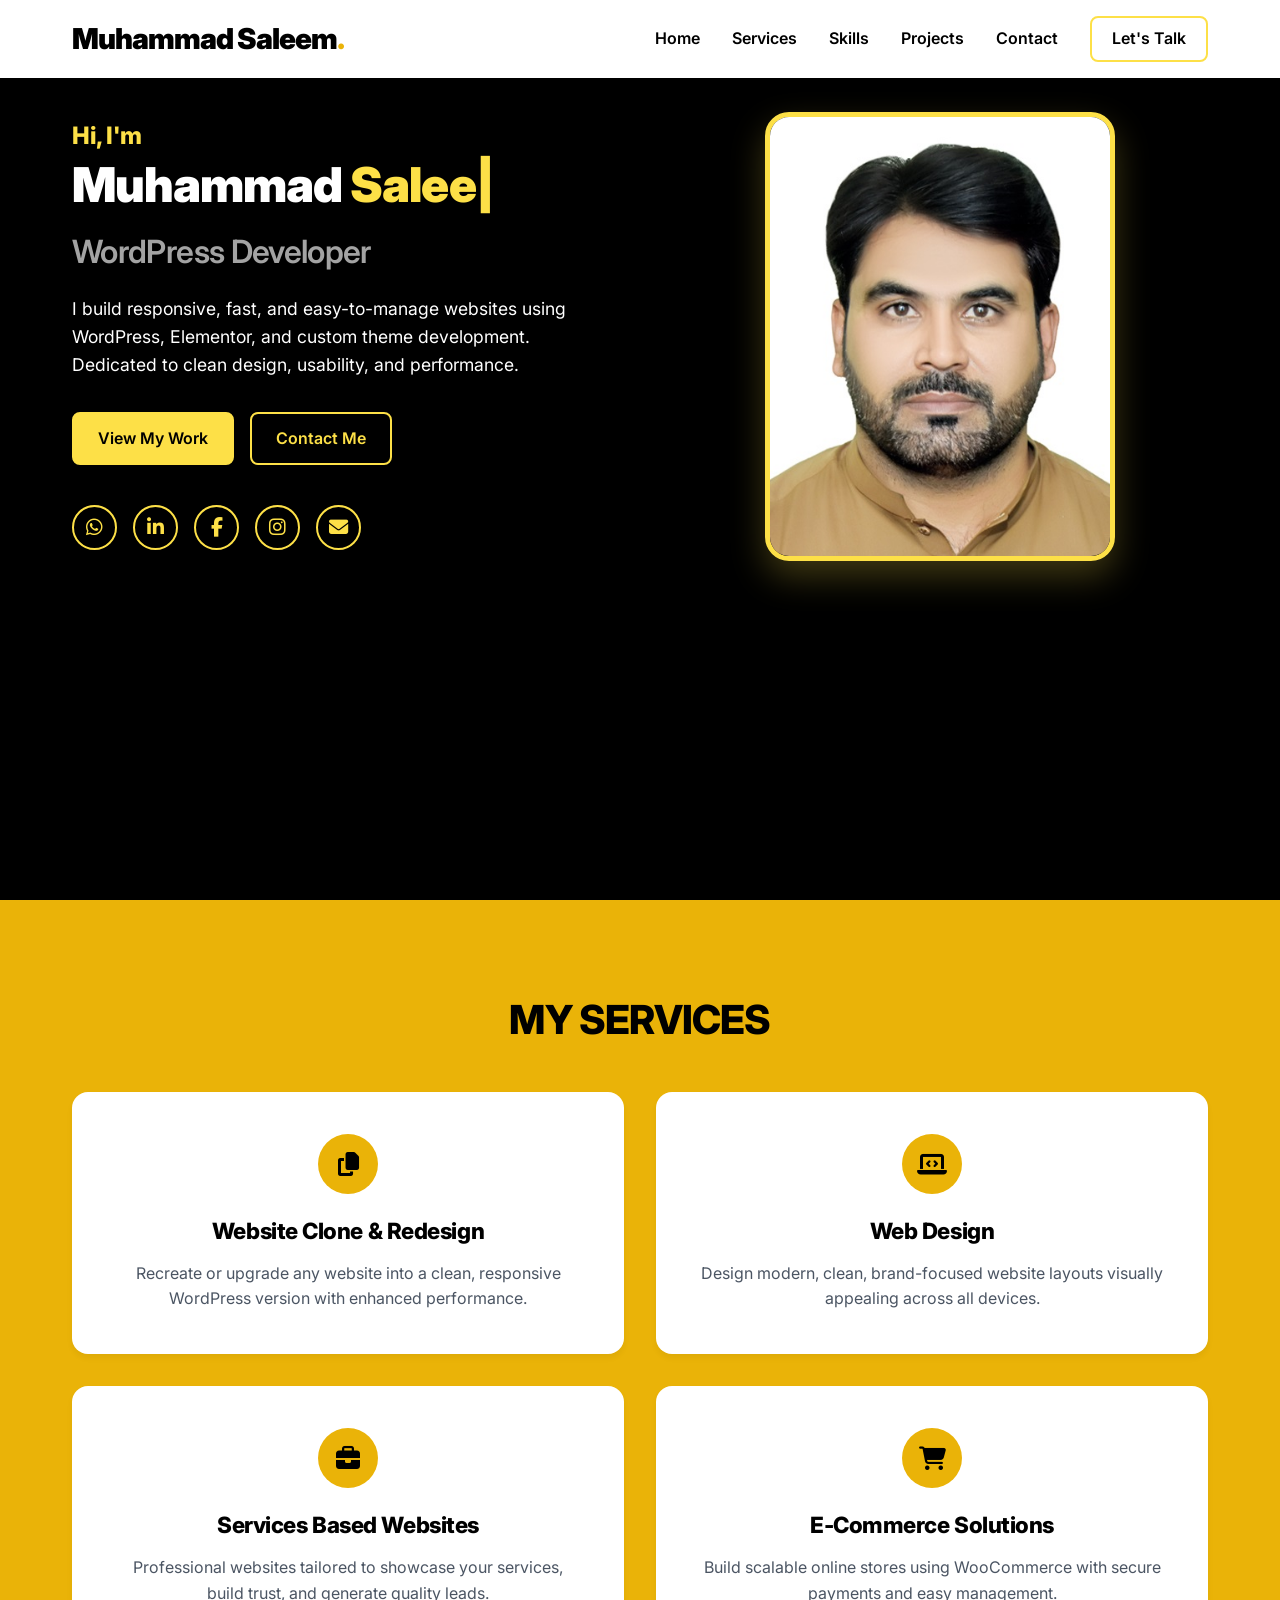
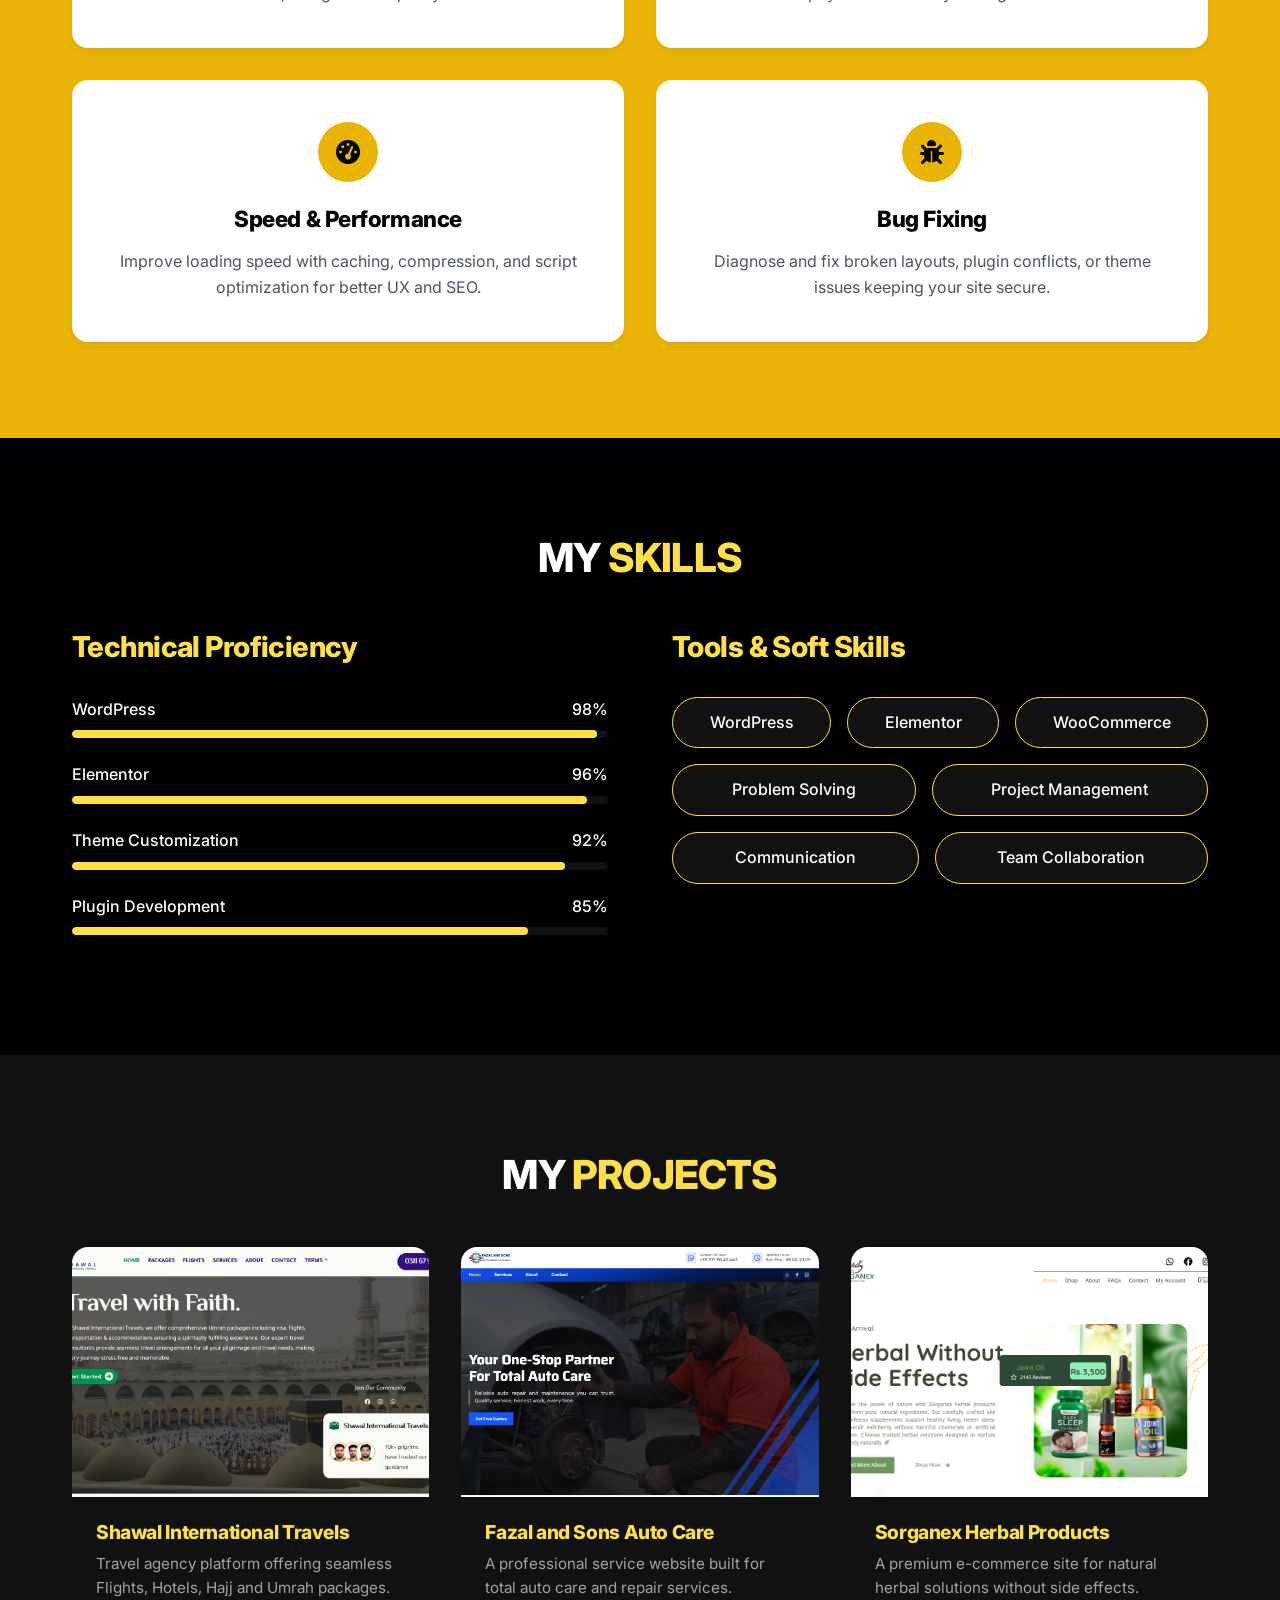
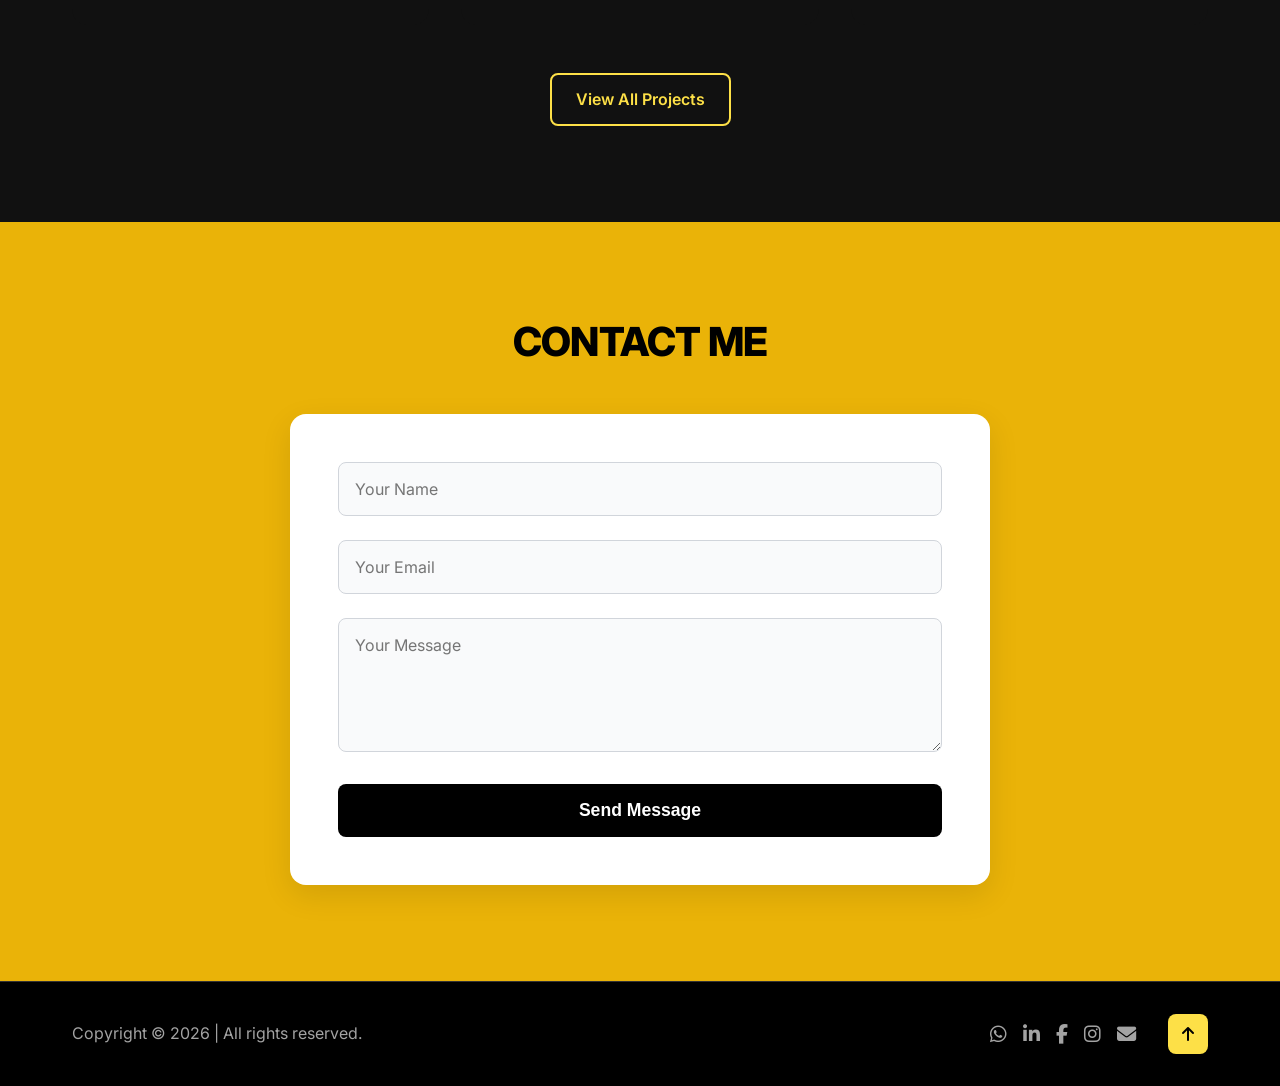
==== index.html @ 1bc114b9 "Add files via upload" ====
<!DOCTYPE html>
<html lang="en">
<head>
    <meta charset="UTF-8">
    <meta name="viewport" content="width=device-width, initial-scale=1.0">
    <title>Muhammad Saleem - WordPress Developer</title>
    <meta name="description" content="Portfolio of Muhammad Saleem, a professional WordPress Developer specializing in Elementor, custom themes, and plugin development.">
    <!-- Google Fonts for Modern Typography -->
    <link rel="preconnect" href="https://fonts.googleapis.com">
    <link rel="preconnect" href="https://fonts.gstatic.com" crossorigin>
    <link href="https://fonts.googleapis.com/css2?family=Inter:wght@400;500;600;800;900&display=swap" rel="stylesheet">
    <link rel="stylesheet" href="style.css">
    <!-- Font Awesome for Icons -->
    <link rel="stylesheet" href="https://cdnjs.cloudflare.com/ajax/libs/font-awesome/6.4.0/css/all.min.css">
</head>
<body>

    <!-- Sticky Header -->
    <header class="header">
        <div class="container nav-container">
            <a href="#" class="logo">Muhammad Saleem<span>.</span></a>
            <nav class="nav-links">
                <a href="#home">Home</a>
                <a href="#services">Services</a>
                <a href="#skills">Skills</a>
                <a href="#projects">Projects</a>
                <a href="#contact">Contact</a>
                <a href="https://wa.link/fpq8ug" target="_blank" class="btn btn-outline nav-btn">Let's Talk</a>
            </nav>
            <button class="menu-toggle" aria-label="Toggle menu">
                <i class="fas fa-bars"></i>
            </button>
        </div>
    </header>

    <!-- Mobile Menu Overlay -->
    <div class="mobile-menu">
        <button class="close-menu" aria-label="Close menu">&times;</button>
        <nav class="mobile-nav-links">
            <a href="#home">Home</a>
            <a href="#services">Services</a>
            <a href="#skills">Skills</a>
            <a href="#projects">Projects</a>
            <a href="#contact">Contact</a>
            <a href="https://wa.link/fpq8ug" target="_blank" class="btn btn-solid">Let's Talk</a>
        </nav>
    </div>

    <!-- Hero Section -->
    <section id="home" class="hero section-dark">
        <div class="container hero-container">
            <div class="hero-content">
                <h3 class="hero-greeting">Hi, I'm</h3>
                <h1 class="hero-title" style="min-height: 1.2em;"><span id="typewriter-text"></span><span class="typewriter-cursor">|</span></h1>
                <h2 class="hero-subtitle">WordPress Developer</h2>
                <p class="hero-description">
                    I build responsive, fast, and easy-to-manage websites using WordPress, Elementor, and custom theme development. Dedicated to clean design, usability, and performance.
                </p>
                <div class="hero-actions">
                    <a href="#projects" class="btn btn-solid">View My Work</a>
                    <a href="https://wa.link/fpq8ug" target="_blank" class="btn btn-outline">Contact Me</a>
                </div>
                <div class="social-links">
                    <a href="https://wa.link/fpq8ug" target="_blank" aria-label="WhatsApp"><i class="fab fa-whatsapp"></i></a>
                    <a href="https://www.linkedin.com/in/beingsaleem/" target="_blank" aria-label="LinkedIn"><i class="fab fa-linkedin-in"></i></a>
                    <a href="https://facebook.com/beingsaleemIQ" target="_blank" aria-label="Facebook"><i class="fab fa-facebook-f"></i></a>
                    <a href="https://instagram.com/beingsaleem85" target="_blank" aria-label="Instagram"><i class="fab fa-instagram"></i></a>
                    <a href="mailto:mts.pk@hotmail.com" target="_blank" aria-label="Email"><i class="fas fa-envelope"></i></a>
                </div>
            </div>
            <div class="hero-image">
                <div class="image-wrapper">
                    <img src="assets/saleem.jpg" alt="Muhammad Saleem" class="profile-pic">
                </div>
            </div>
        </div>
    </section>

    <!-- Services Section -->
    <section id="services" class="services section-accent">
        <div class="container">
            <h2 class="section-title">My <span class="highlight-dark">Services</span></h2>
            <div class="services-grid">
                <!-- Service 1 -->
                <div class="service-card">
                    <div class="service-icon"><i class="fas fa-copy"></i></div>
                    <h3>Website Clone & Redesign</h3>
                    <p>Recreate or upgrade any website into a clean, responsive WordPress version with enhanced performance.</p>
                </div>
                <!-- Service 2 -->
                <div class="service-card">
                    <div class="service-icon"><i class="fas fa-laptop-code"></i></div>
                    <h3>Web Design</h3>
                    <p>Design modern, clean, brand-focused website layouts visually appealing across all devices.</p>
                </div>
                <!-- Service 3 -->
                <div class="service-card">
                    <div class="service-icon"><i class="fas fa-briefcase"></i></div>
                    <h3>Services Based Websites</h3>
                    <p>Professional websites tailored to showcase your services, build trust, and generate quality leads.</p>
                </div>
                <!-- Service 4 -->
                <div class="service-card">
                    <div class="service-icon"><i class="fas fa-shopping-cart"></i></div>
                    <h3>E-Commerce Solutions</h3>
                    <p>Build scalable online stores using WooCommerce with secure payments and easy management.</p>
                </div>
                <!-- Service 5 -->
                <div class="service-card">
                    <div class="service-icon"><i class="fas fa-tachometer-alt"></i></div>
                    <h3>Speed & Performance</h3>
                    <p>Improve loading speed with caching, compression, and script optimization for better UX and SEO.</p>
                </div>
                <!-- Service 6 -->
                <div class="service-card">
                    <div class="service-icon"><i class="fas fa-bug"></i></div>
                    <h3>Bug Fixing</h3>
                    <p>Diagnose and fix broken layouts, plugin conflicts, or theme issues keeping your site secure.</p>
                </div>
            </div>
        </div>
    </section>

    <!-- Skills Section -->
    <section id="skills" class="skills section-dark">
        <div class="container">
            <h2 class="section-title">My <span class="highlight">Skills</span></h2>
            <div class="skills-wrapper">
                <div class="technical-skills">
                    <h3 class="skills-subtitle">Technical Proficiency</h3>
                    
                    <div class="skill-bar-container">
                        <div class="skill-info">
                            <span>WordPress</span>
                            <span>98%</span>
                        </div>
                        <div class="skill-bar"><div class="skill-progress" style="width: 98%"></div></div>
                    </div>
                    
                    <div class="skill-bar-container">
                        <div class="skill-info">
                            <span>Elementor</span>
                            <span>96%</span>
                        </div>
                        <div class="skill-bar"><div class="skill-progress" style="width: 96%"></div></div>
                    </div>

                    <div class="skill-bar-container">
                        <div class="skill-info">
                            <span>Theme Customization</span>
                            <span>92%</span>
                        </div>
                        <div class="skill-bar"><div class="skill-progress" style="width: 92%"></div></div>
                    </div>

                    <div class="skill-bar-container">
                        <div class="skill-info">
                            <span>Plugin Development</span>
                            <span>85%</span>
                        </div>
                        <div class="skill-bar"><div class="skill-progress" style="width: 85%"></div></div>
                    </div>
                </div>
                
                <div class="tools-soft-skills">
                    <h3 class="skills-subtitle">Tools & Soft Skills</h3>
                    <div class="tags-container">
                        <span class="tag">WordPress</span>
                        <span class="tag">Elementor</span>
                        <span class="tag">WooCommerce</span>
                        <span class="tag">Problem Solving</span>
                        <span class="tag">Project Management</span>
                        <span class="tag">Communication</span>
                        <span class="tag">Team Collaboration</span>
                    </div>
                </div>
            </div>
        </div>
    </section>

    <!-- Projects Section -->
    <section id="projects" class="projects section-dark" style="background-color: #111;">
        <div class="container">
            <h2 class="section-title">My <span class="highlight">Projects</span></h2>
            <div class="projects-grid">
                <!-- Project 1 -->
                <div class="project-card">
                    <div class="project-image">
                        <img src="assets/project1.jpg" alt="Shawal International Travels">
                        <div class="project-overlay">
                            <a href="assets/shawaltravels.png" target="_blank" class="view-project-btn"><i class="fas fa-external-link-alt"></i></a>
                        </div>
                    </div>
                    <div class="project-details">
                        <h3 class="project-title">Shawal International Travels</h3>
                        <p class="project-desc">Travel agency platform offering seamless Flights, Hotels, Hajj and Umrah packages.</p>
                    </div>
                </div>
                <!-- Project 2 -->
                <div class="project-card">
                    <div class="project-image">
                        <img src="assets/project2.jpg" alt="Fazal and Sons">
                        <div class="project-overlay">
                            <a href="assets/fazalandsons.png" target="_blank" class="view-project-btn"><i class="fas fa-external-link-alt"></i></a>
                        </div>
                    </div>
                    <div class="project-details">
                        <h3 class="project-title">Fazal and Sons Auto Care</h3>
                        <p class="project-desc">A professional service website built for total auto care and repair services.</p>
                    </div>
                </div>
                <!-- Project 3 -->
                <div class="project-card">
                    <div class="project-image">
                        <img src="assets/project3.jpg" alt="Sorganex">
                        <div class="project-overlay">
                            <a href="assets/sorganex.png" target="_blank" class="view-project-btn"><i class="fas fa-external-link-alt"></i></a>
                        </div>
                    </div>
                    <div class="project-details">
                        <h3 class="project-title">Sorganex Herbal Products</h3>
                        <p class="project-desc">A premium e-commerce site for natural herbal solutions without side effects.</p>
                    </div>
                </div>
            </div>
            <div class="text-center" style="margin-top: 3rem;">
                <a href="projects.html" class="btn btn-outline btn-large">View All Projects</a>
            </div>
        </div>
    </section>

    <!-- Contact Section -->
    <section id="contact" class="contact section-accent">
        <div class="container">
            <h2 class="section-title">Contact <span class="highlight-dark">Me</span></h2>
            <div class="contact-wrapper">
                <form class="contact-form" id="contactForm" name="contact" data-netlify="true">
                    <input type="hidden" name="form-name" value="contact">
                    <div class="form-group">
                        <input type="text" id="name" name="name" placeholder="Your Name" required>
                    </div>
                    <div class="form-group">
                        <input type="email" id="email" name="email" placeholder="Your Email" required>
                    </div>
                    <div class="form-group">
                        <textarea id="message" name="message" rows="5" placeholder="Your Message" required></textarea>
                    </div>
                    <button type="submit" class="btn btn-solid btn-submit">Send Message</button>
                    <div id="form-status" style="display:none; margin-top:1rem; padding: 1rem; border-radius: 0.5rem; text-align:center; font-weight: 500;"></div>
                </form>
            </div>
        </div>
    </section>

    <!-- Footer -->
    <footer class="footer section-dark">
        <div class="container footer-container">
            <div class="footer-left">
                <p>Copyright &copy; 2026 | All rights reserved.</p>
            </div>
            <div class="footer-right">
                <div class="footer-socials">
                    <a href="https://wa.link/fpq8ug" target="_blank" aria-label="WhatsApp"><i class="fab fa-whatsapp"></i></a>
                    <a href="https://www.linkedin.com/in/beingsaleem/" target="_blank" aria-label="LinkedIn"><i class="fab fa-linkedin-in"></i></a>
                    <a href="https://facebook.com/beingsaleemIQ" target="_blank" aria-label="Facebook"><i class="fab fa-facebook-f"></i></a>
                    <a href="https://instagram.com/beingsaleem85" target="_blank" aria-label="Instagram"><i class="fab fa-instagram"></i></a>
                    <a href="mailto:mts.pk@hotmail.com" target="_blank" aria-label="Email"><i class="fas fa-envelope"></i></a>
                </div>
                <a href="#home" class="scroll-top" aria-label="Back to top"><i class="fas fa-arrow-up"></i></a>
            </div>
        </div>
    </footer>

    <script src="script.js"></script>
</body>
</html>
---- style.css ----
:root {
    /* Define Theme Colors */
    --color-bg-dark: #000000;
    --color-bg-dark-alt: #111111;
    --color-bg-accent: #EAB308; /* Tailwind yellow-500 */
    --color-text-light: #FFFFFF;
    --color-text-dark: #000000;
    --color-text-muted: #A3A3A3;
    --color-primary: #FDE047; /* Tailwind yellow-300 */
    --color-primary-hover: #EAB308;
    
    /* Typography */
    --font-main: 'Inter', system-ui, -apple-system, sans-serif;
    
    /* Transitions */
    --transition: all 0.3s ease-in-out;
}

* {
    margin: 0;
    padding: 0;
    box-sizing: border-box;
    scroll-behavior: smooth;
}

body {
    font-family: var(--font-main);
    line-height: 1.6;
    color: var(--color-text-light);
    background-color: var(--color-bg-dark);
    overflow-x: hidden;
}

.container {
    max-width: 1200px;
    margin: 0 auto;
    padding: 0 2rem;
}

/* Typography Tools */
h1, h2, h3, h4, h5, h6 {
    font-weight: 800;
    letter-spacing: -0.02em;
    line-height: 1.2;
}

.text-center { text-align: center; }
.highlight { color: var(--color-primary); }
.highlight-dark { color: var(--color-bg-dark); }

/* Buttons */
.btn {
    display: inline-block;
    padding: 0.75rem 1.5rem;
    font-weight: 600;
    border-radius: 0.5rem; /* rounded-lg */
    cursor: pointer;
    transition: var(--transition);
    text-decoration: none;
    font-size: 1rem;
    border: 2px solid transparent;
}

.btn-solid {
    background-color: var(--color-primary);
    color: var(--color-text-dark);
    border-color: var(--color-primary);
}

.btn-solid:hover {
    background-color: var(--color-primary-hover);
    border-color: var(--color-primary-hover);
    transform: translateY(-2px);
}

.btn-outline {
    background-color: transparent;
    color: var(--color-primary);
    border-color: var(--color-primary);
}

.btn-outline:hover {
    background-color: var(--color-primary);
    color: var(--color-text-dark);
    transform: translateY(-2px);
}

/* Header */
.header {
    position: fixed;
    top: 0;
    left: 0;
    width: 100%;
    background-color: #ffffff;
    padding: 1rem 0;
    z-index: 1000;
    box-shadow: 0 2px 10px rgba(0,0,0,0.1);
}

.nav-container {
    display: flex;
    justify-content: space-between;
    align-items: center;
}

.logo {
    font-size: 1.8rem;
    font-weight: 900;
    color: var(--color-text-dark);
    text-decoration: none;
    letter-spacing: -1px;
}

.logo span {
    color: var(--color-primary-hover);
}

.nav-links {
    display: flex;
    align-items: center;
    gap: 2rem;
}

.nav-links a:not(.btn) {
    color: var(--color-text-dark);
    text-decoration: none;
    font-weight: 600;
    font-size: 1rem;
    transition: var(--transition);
}

.nav-links a:not(.btn):hover {
    color: var(--color-primary-hover);
}

.nav-btn {
    padding: 0.5rem 1.25rem;
}

.nav-btn.btn-outline {
    color: var(--color-bg-dark);
}

.menu-toggle {
    display: none;
    background: none;
    border: none;
    font-size: 1.5rem;
    color: var(--color-text-dark);
    cursor: pointer;
}

/* Mobile Menu */
.mobile-menu {
    position: fixed;
    top: 0;
    right: -100%;
    width: 300px;
    height: 100vh;
    background-color: #ffffff;
    z-index: 2000;
    padding: 2rem;
    box-shadow: -5px 0 15px rgba(0,0,0,0.1);
    transition: var(--transition);
    display: flex;
    flex-direction: column;
}

.mobile-menu.active {
    right: 0;
}

.close-menu {
    align-self: flex-end;
    background: none;
    border: none;
    font-size: 2rem;
    color: var(--color-text-dark);
    cursor: pointer;
    margin-bottom: 2rem;
}

.mobile-nav-links {
    display: flex;
    flex-direction: column;
    gap: 1.5rem;
}

.mobile-nav-links a {
    color: var(--color-text-dark);
    text-decoration: none;
    font-weight: 600;
    font-size: 1.2rem;
    transition: var(--transition);
}

.mobile-nav-links a:hover {
    color: var(--color-primary-hover);
}

/* Sections Base */
.section-dark {
    background-color: var(--color-bg-dark);
    color: var(--color-text-light);
    padding: 6rem 0;
}

.section-accent {
    background-color: var(--color-bg-accent);
    color: var(--color-text-dark);
    padding: 6rem 0;
}

.section-title {
    font-size: 2.5rem;
    margin-bottom: 3rem;
    text-align: center;
    text-transform: uppercase;
}

/* Hero Section */
.hero {
    min-height: 100vh;
    padding-top: 7rem;
    padding-bottom: 5rem;
}

.hero-container {
    display: grid;
    grid-template-columns: 1fr 1fr;
    gap: 4rem;
    align-items: center;
}

.hero-greeting {
    font-size: 1.5rem;
    color: var(--color-primary);
    margin-bottom: 0.5rem;
}

.hero-title {
    font-size: 3rem;
    font-weight: 900;
    line-height: 1.1;
    margin-bottom: 1rem;
    white-space: nowrap;
}

.typewriter-cursor {
    color: var(--color-primary);
    font-weight: 900;
    animation: cursor-blink 1s step-end infinite;
}

@keyframes cursor-blink {
    50% { opacity: 0; }
}

.hero-subtitle {
    font-size: 2rem;
    font-weight: 600;
    margin-bottom: 1.5rem;
    color: var(--color-text-muted);
}

.hero-description {
    font-size: 1.1rem;
    margin-bottom: 2rem;
    max-width: 500px;
}

.hero-actions {
    display: flex;
    gap: 1rem;
    margin-bottom: 2.5rem;
}

.social-links {
    display: flex;
    gap: 1rem;
}

.social-links a {
    display: inline-flex;
    align-items: center;
    justify-content: center;
    width: 45px;
    height: 45px;
    border-radius: 50%;
    border: 2px solid var(--color-primary);
    color: var(--color-primary);
    text-decoration: none;
    font-size: 1.2rem;
    transition: var(--transition);
}

.social-links a:hover {
    background-color: var(--color-primary);
    color: var(--color-bg-dark);
    transform: translateY(-3px);
}

.hero-image {
    display: flex;
    justify-content: center;
}

.hero-image .image-wrapper {
    position: relative;
    border-radius: 1.5rem;
    overflow: hidden;
    border: 5px solid var(--color-primary);
    box-shadow: 0 15px 35px rgba(253, 224, 71, 0.25);
    background: transparent;
    width: 100%;
    max-width: 350px;
    margin: 0 auto;
}

.profile-pic {
    display: block;
    width: 100%;
    height: 100%;
    object-fit: cover;
    transition: var(--transition);
}

.profile-pic:hover {
    transform: scale(1.03);
}

/* Services */
.services-grid {
    display: grid;
    grid-template-columns: repeat(2, 1fr);
    grid-template-rows: repeat(3, auto);
    gap: 2rem;
}

.service-card {
    background-color: #ffffff;
    border-radius: 1rem;
    padding: 2.5rem;
    text-align: center;
    transition: var(--transition);
    box-shadow: 0 4px 6px rgba(0,0,0,0.05);
    border: 2px solid transparent;
}

.service-card:hover {
    transform: translateY(-5px);
    box-shadow: 0 10px 20px rgba(0,0,0,0.1);
    border-color: var(--color-bg-dark);
}

.service-icon {
    width: 60px;
    height: 60px;
    margin: 0 auto 1.5rem;
    background-color: var(--color-bg-accent);
    color: var(--color-bg-dark);
    border-radius: 50%;
    display: flex;
    align-items: center;
    justify-content: center;
    font-size: 1.5rem;
}

.service-card h3 {
    margin-bottom: 1rem;
    font-size: 1.4rem;
}

.service-card p {
    color: #4b5563; /* Tailwind gray-600 */
}

/* Skills */
.skills-wrapper {
    display: grid;
    grid-template-columns: 1fr 1fr;
    gap: 4rem;
}

.skills-subtitle {
    font-size: 1.8rem;
    margin-bottom: 2rem;
    color: var(--color-primary);
}

.skill-bar-container {
    margin-bottom: 1.5rem;
}

.skill-info {
    display: flex;
    justify-content: space-between;
    margin-bottom: 0.5rem;
    font-weight: 500;
}

.skill-bar {
    width: 100%;
    height: 8px;
    background-color: var(--color-bg-dark-alt);
    border-radius: 4px;
    overflow: hidden;
}

.skill-progress {
    height: 100%;
    background-color: var(--color-primary);
    border-radius: 4px;
    width: 0; /* animated via JS later or inline style */
}

.tags-container {
    display: flex;
    flex-wrap: wrap;
    gap: 1rem;
    justify-content: space-between;
}

.tag {
    background-color: var(--color-bg-dark-alt);
    color: var(--color-text-light);
    padding: 0.75rem 1.5rem;
    border-radius: 2rem;
    font-weight: 500;
    border: 1px solid var(--color-primary);
    transition: var(--transition);
    flex: 1 1 auto;
    text-align: center;
}

.tag:hover {
    background-color: var(--color-primary);
    color: var(--color-text-dark);
}

/* Projects */
.projects-grid {
    display: grid;
    grid-template-columns: repeat(3, 1fr);
    grid-template-rows: repeat(1, auto);
    gap: 2rem;
}

.project-card {
    background-color: var(--color-bg-dark-alt);
    border-radius: 1rem;
    overflow: hidden;
    transition: var(--transition);
}

.project-card:hover {
    transform: translateY(-10px);
}

.project-image {
    position: relative;
    width: 100%;
    height: 250px;
    overflow: hidden;
}

.project-image img {
    width: 100%;
    height: 100%;
    object-fit: cover;
    transition: var(--transition);
}

.project-card:hover .project-image img {
    transform: scale(1.1);
}

.project-overlay {
    position: absolute;
    top: 0;
    left: 0;
    width: 100%;
    height: 100%;
    background: rgba(0, 0, 0, 0.7);
    display: flex;
    align-items: center;
    justify-content: center;
    opacity: 0;
    transition: var(--transition);
}

.project-card:hover .project-overlay {
    opacity: 1;
}

.view-project-btn {
    width: 50px;
    height: 50px;
    background-color: var(--color-primary);
    color: var(--color-text-dark);
    border-radius: 50%;
    display: flex;
    align-items: center;
    justify-content: center;
    text-decoration: none;
    font-size: 1.2rem;
    transform: translateY(20px);
    transition: all 0.4s ease;
}

.project-card:hover .view-project-btn {
    transform: translateY(0);
}

.view-project-btn:hover {
    background-color: #fff;
}

.project-details {
    padding: 1.5rem;
}

.project-title {
    font-size: 1.2rem;
    margin-bottom: 0.5rem;
    color: var(--color-primary);
}

.project-desc {
    color: var(--color-text-muted);
    font-size: 0.95rem;
}

/* Contact */
.contact-wrapper {
    max-width: 700px;
    margin: 0 auto;
    background-color: #ffffff;
    padding: 3rem;
    border-radius: 1rem;
    box-shadow: 0 10px 30px rgba(0,0,0,0.1);
}

.contact-form {
    display: flex;
    flex-direction: column;
    gap: 1.5rem;
}

.form-group input,
.form-group textarea {
    width: 100%;
    padding: 1rem;
    border: 1px solid #d1d5db; /* gray-300 */
    border-radius: 0.5rem;
    font-family: var(--font-main);
    font-size: 1rem;
    color: var(--color-text-dark);
    background-color: #f9fafb; /* gray-50 */
    transition: var(--transition);
}

.form-group input:focus,
.form-group textarea:focus {
    outline: none;
    border-color: var(--color-bg-dark);
    box-shadow: 0 0 0 3px rgba(234, 179, 8, 0.3); /* yellow focus ring */
    background-color: #ffffff;
}

.btn-submit {
    width: 100%;
    padding: 1rem;
    font-size: 1.1rem;
    border-radius: 0.5rem;
    background-color: var(--color-bg-dark);
    color: #ffffff;
    border: none;
}

.btn-submit:hover {
    background-color: #1f2937; /* gray-800 */
    color: var(--color-primary);
    transform: none;
}

/* Footer */
.footer {
    padding: 2rem 0;
    border-top: 1px solid #333;
}

.footer-container {
    display: flex;
    justify-content: space-between;
    align-items: center;
}

.footer-left p {
    color: var(--color-text-muted);
}

.footer-right {
    display: flex;
    align-items: center;
    gap: 2rem;
}

.scroll-top {
    display: inline-flex;
    align-items: center;
    justify-content: center;
    width: 40px;
    height: 40px;
    background-color: var(--color-primary);
    color: var(--color-text-dark);
    border-radius: 0.5rem;
    text-decoration: none;
    transition: var(--transition);
}

.scroll-top:hover {
    background-color: #fff;
    transform: translateY(-3px);
}

.footer-socials {
    display: flex;
    gap: 1rem;
}

.footer-socials a {
    color: var(--color-text-muted);
    font-size: 1.2rem;
    transition: var(--transition);
}

.footer-socials a:hover {
    color: var(--color-primary);
}

/* Responsive Design */
@media (max-width: 991px) {
    .hero {
        min-height: auto;
        padding-bottom: 3rem;
    }
    #services {
        padding-top: 4rem;
    }

    .hero-title { font-size: 2.2rem; }
    .hero-subtitle { font-size: 1.5rem; }
    
    /* Keep services as 2 columns on tablet */
    .skills-wrapper { grid-template-columns: 1fr; gap: 3rem; }
    .projects-grid { grid-template-columns: repeat(2, 1fr); gap: 1.5rem; }
}

@media (max-width: 768px) {
    .nav-links { display: none; }
    .menu-toggle { display: block; }

    .hero-container {
        grid-template-columns: 1fr;
        text-align: center;
        gap: 2rem;
        padding-top: 3rem;
    }

    .hero-title {
        margin: 0 auto 1rem;
    }

    .hero-description {
        margin: 0 auto 2rem;
    }

    .hero-actions {
        justify-content: center;
        flex-wrap: wrap;
    }

    .social-links {
        justify-content: center;
    }

    .hero-image {
        max-width: 300px;
        margin: 0 auto;
        height: 400px;
    }

    .services-grid {
        grid-template-columns: 1fr;
    }

    .projects-grid {
        grid-template-columns: 1fr;
    }
    
    .footer-container {
        flex-direction: column;
        gap: 1.5rem;
        text-align: center;
    }
}

@media (max-width: 480px) {
    .hero-title {
        font-size: 1.6rem;
    }
    .hero-subtitle {
        font-size: 1.2rem;
    }
    .section-title {
        font-size: 2rem;
    }
    .hero-actions {
        flex-direction: column;
        width: 100%;
    }
    .hero-actions .btn {
        width: 100%;
        text-align: center;
    }
    .contact-wrapper {
        padding: 1.5rem;
    }
}
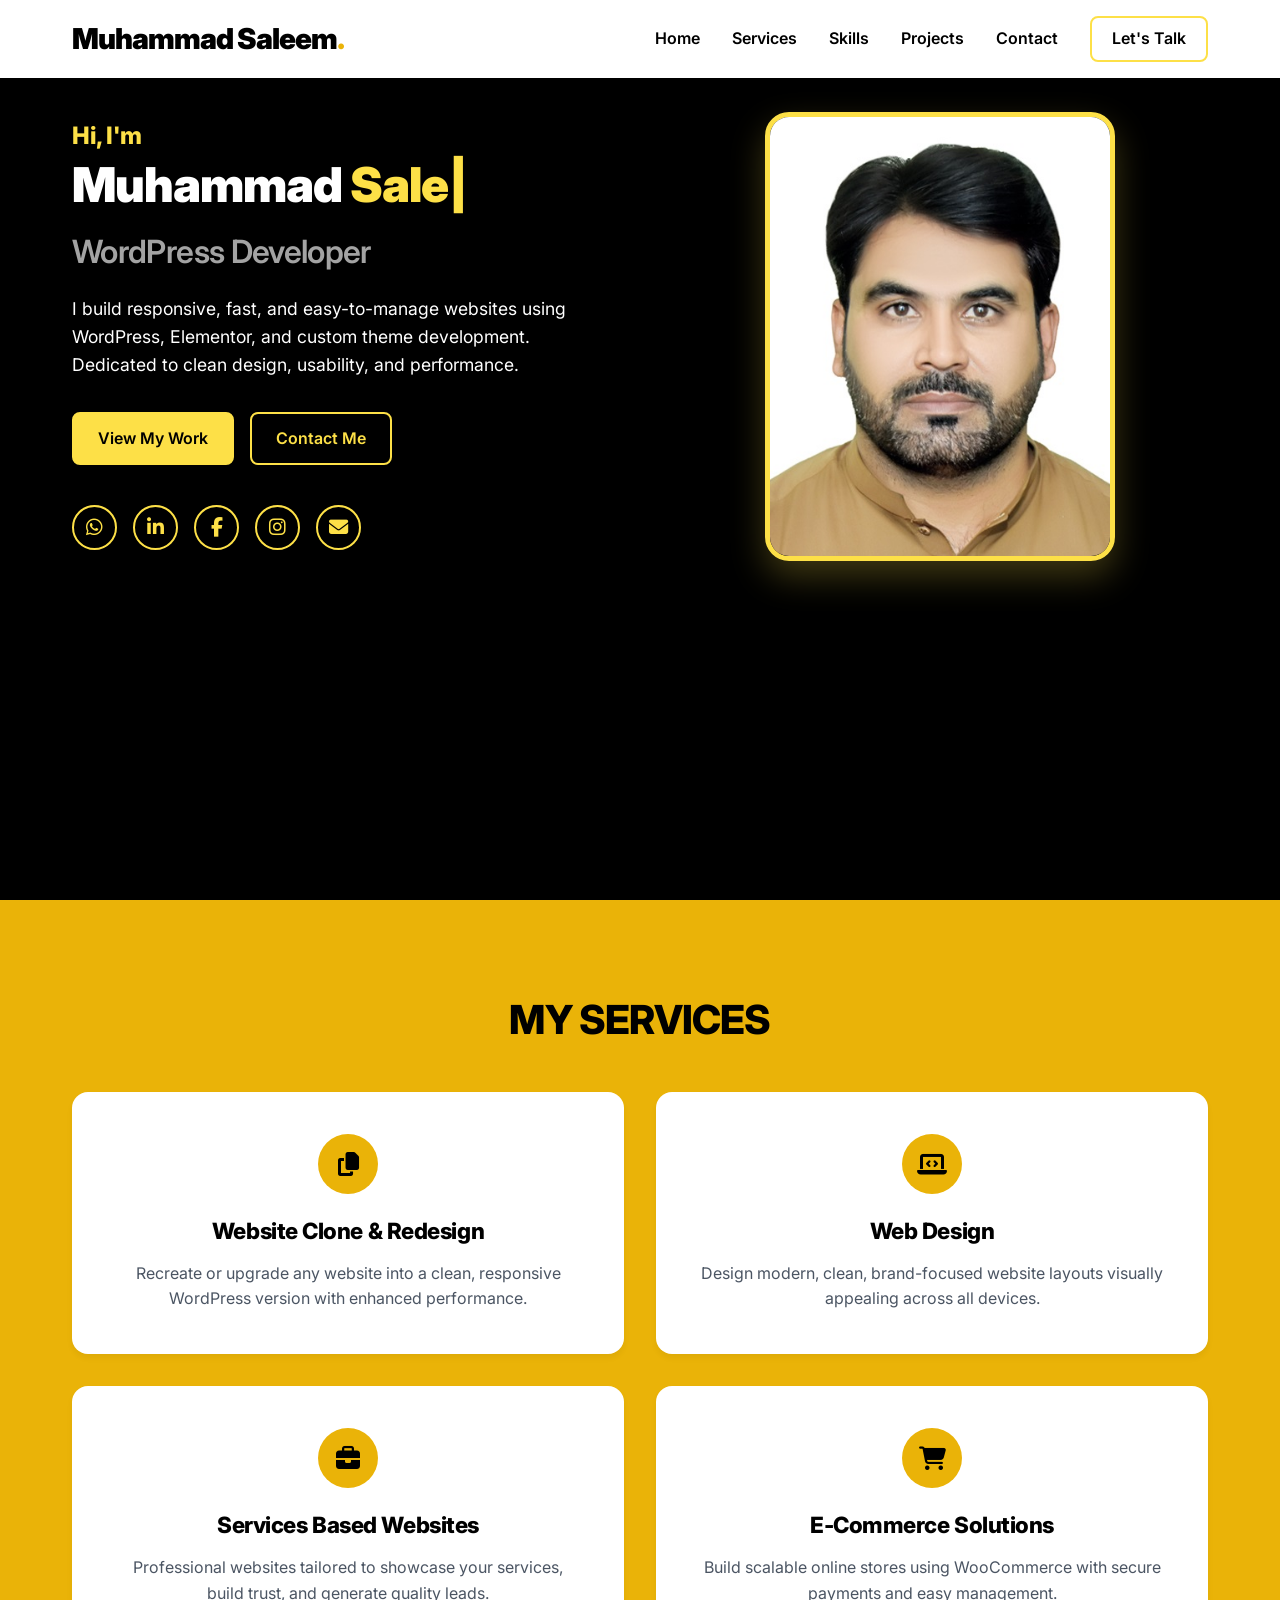
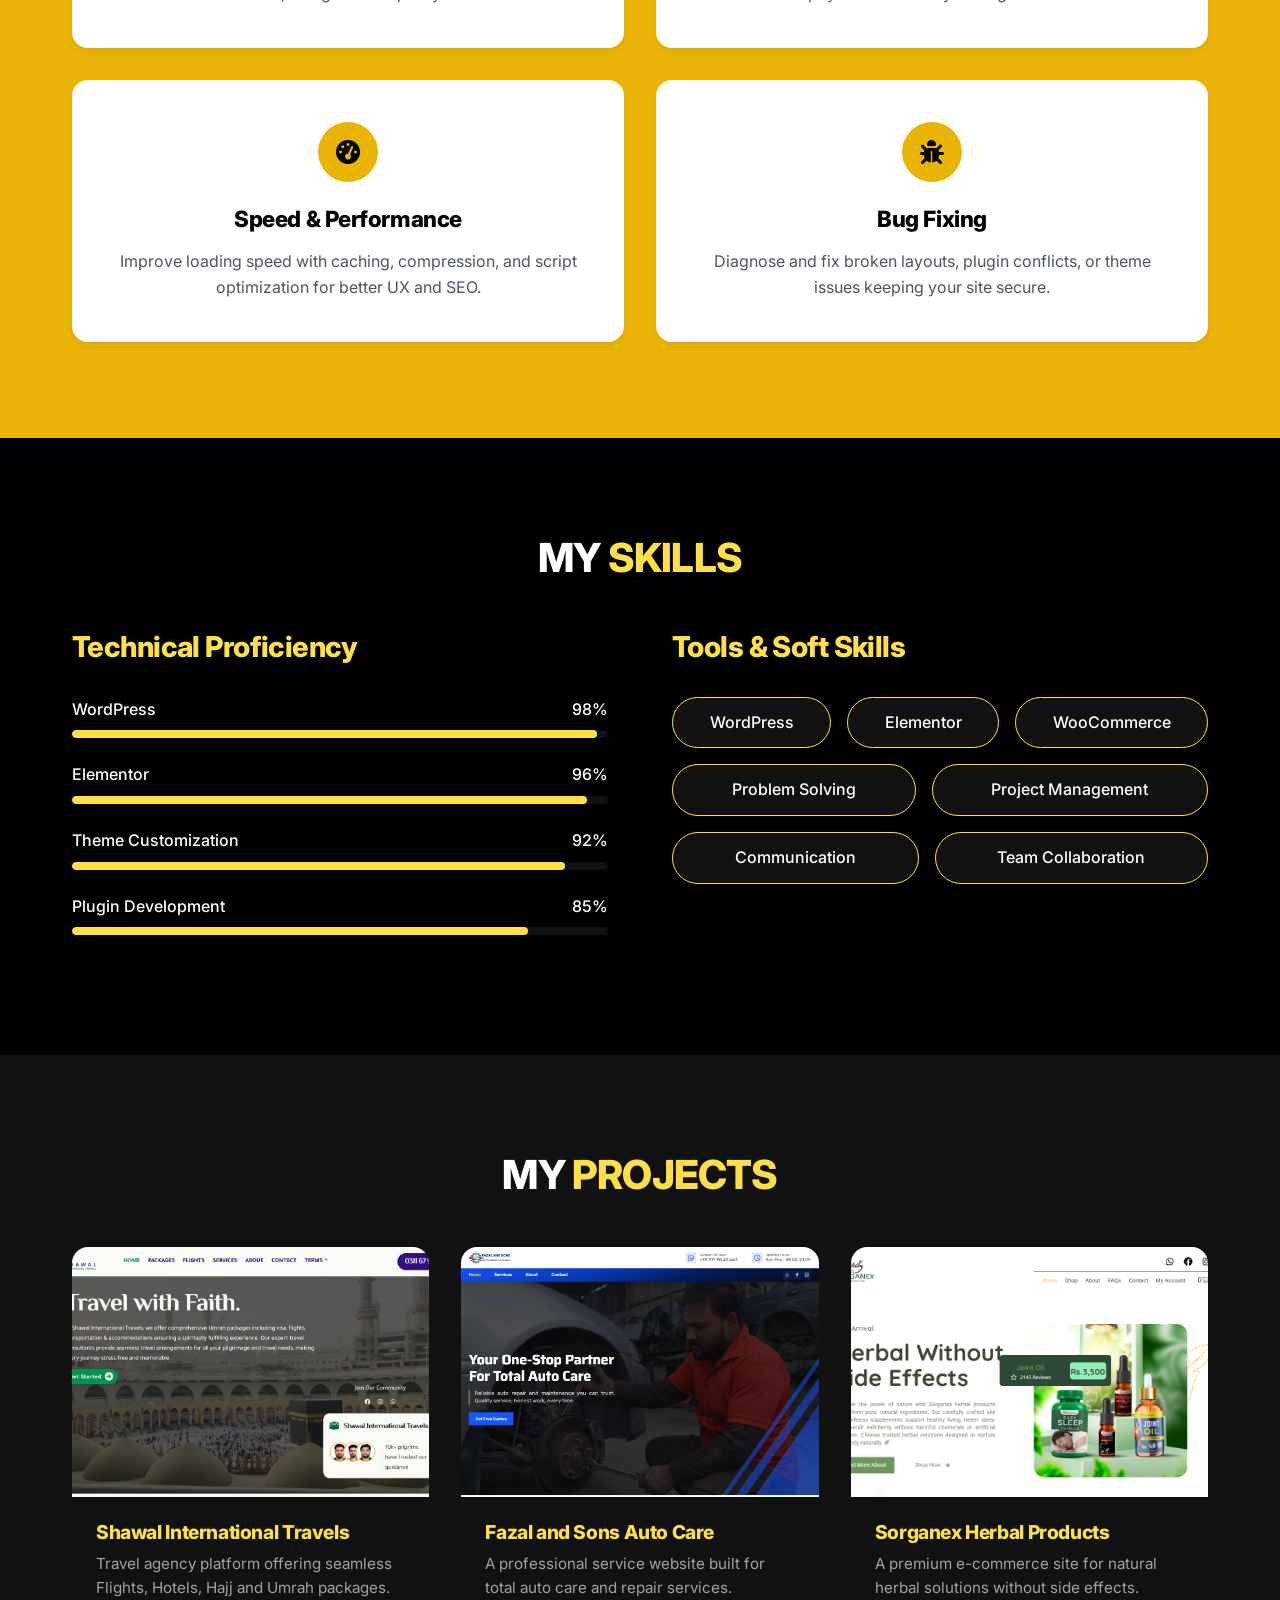
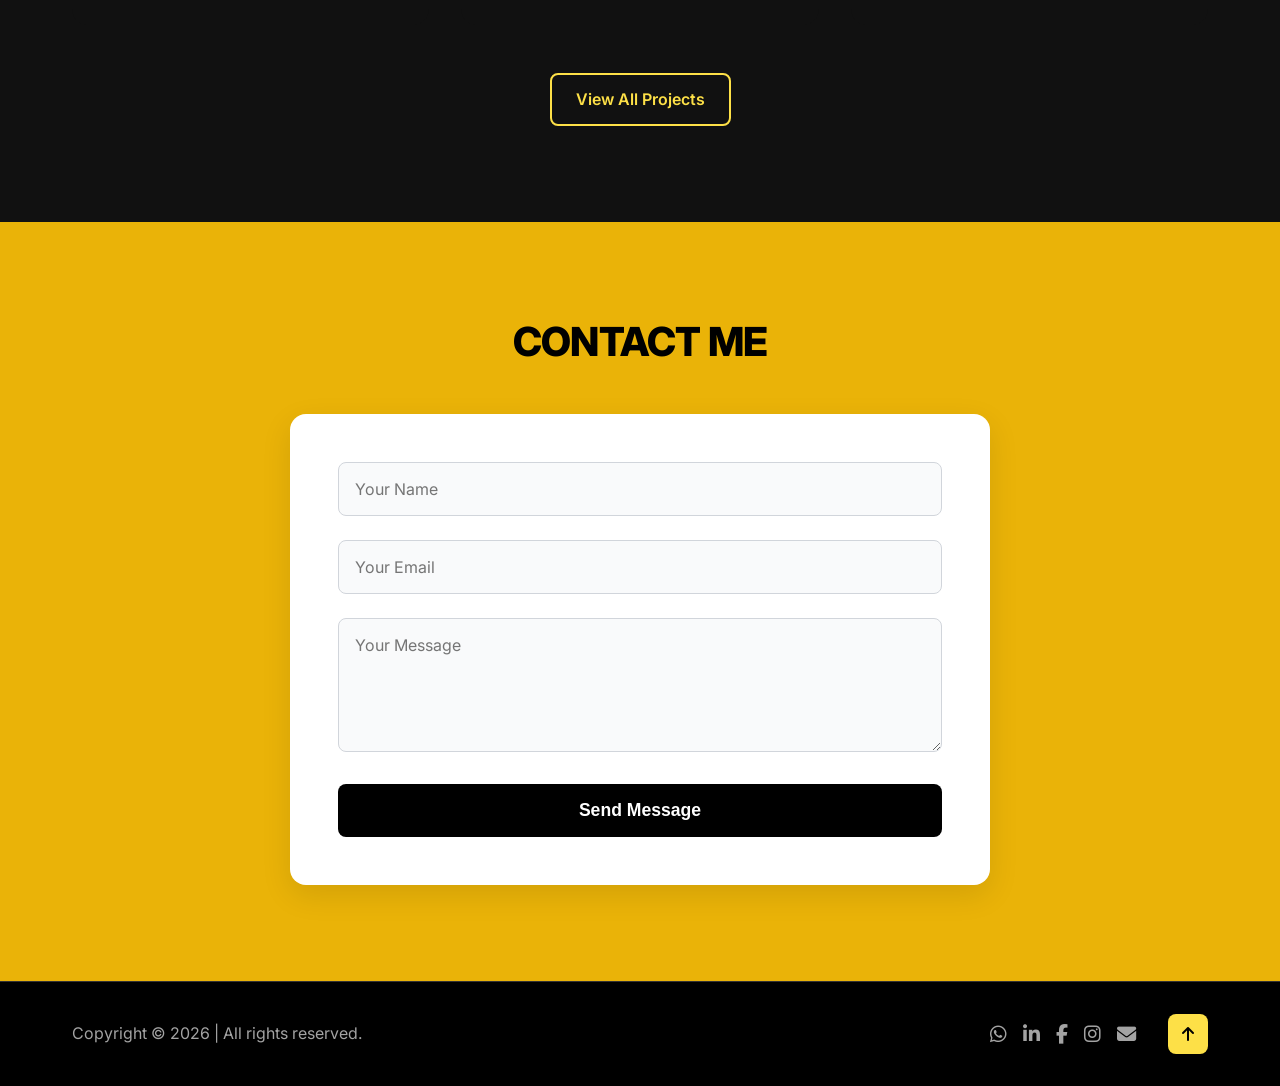
==== commit 78f59bf0: "Fix Netlify form detection and AJAX submission" ====
--- a/index.html
+++ b/index.html
@@ -234,7 +234,7 @@
         <div class="container">
             <h2 class="section-title">Contact <span class="highlight-dark">Me</span></h2>
             <div class="contact-wrapper">
-                <form class="contact-form" id="contactForm" name="contact" data-netlify="true">
+                <form class="contact-form" id="contactForm" name="contact" method="POST" netlify>
                     <input type="hidden" name="form-name" value="contact">
                     <div class="form-group">
                         <input type="text" id="name" name="name" placeholder="Your Name" required>
